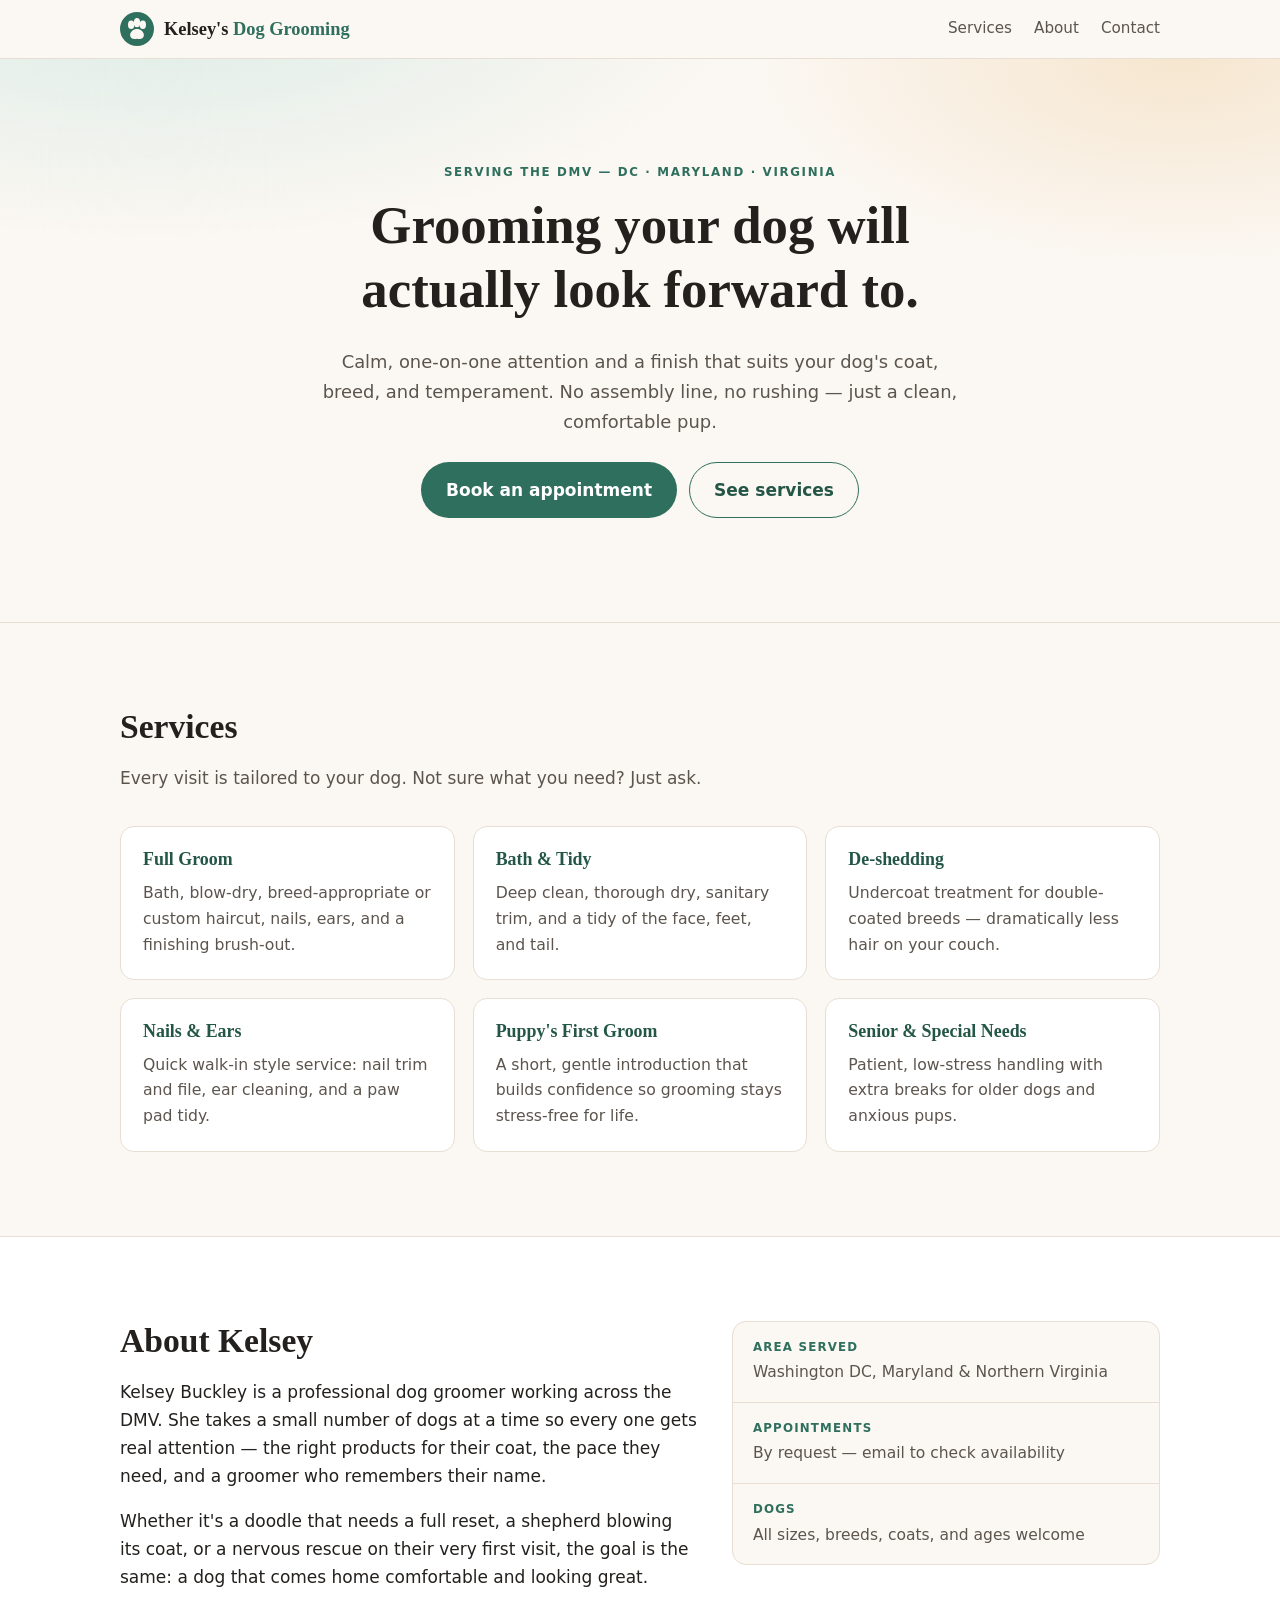
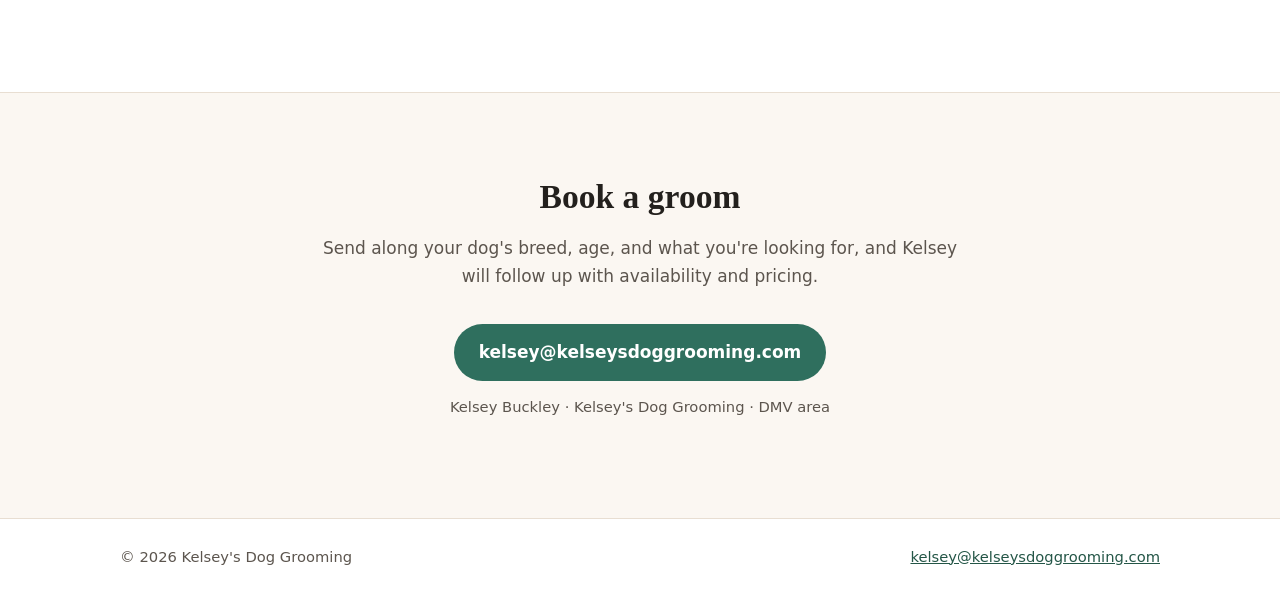
==== index.html @ 89b0bce6 "Add static site for Kelsey's Dog Grooming Single-page marketing site served from the repo root by th" ====
<!DOCTYPE html>
<html lang="en">
<head>
<meta charset="utf-8">
<meta name="viewport" content="width=device-width, initial-scale=1">
<title>Kelsey's Dog Grooming — Mobile-Friendly Grooming in the DMV</title>
<meta name="description" content="Kelsey's Dog Grooming offers gentle, personalized dog grooming across the DC, Maryland, and Virginia area. Contact Kelsey Buckley to book.">
<link rel="icon" href="assets/paw.svg" type="image/svg+xml">
<meta property="og:title" content="Kelsey's Dog Grooming">
<meta property="og:description" content="Gentle, personalized dog grooming serving the DC, Maryland, and Virginia area.">
<meta property="og:type" content="website">
<link rel="stylesheet" href="styles.css">
</head>
<body>

<a class="skip-link" href="#main">Skip to content</a>

<header class="site-header">
  <div class="wrap header-inner">
    <a class="brand" href="#top">
      <img src="assets/paw.svg" alt="" width="34" height="34">
      <span>Kelsey's <em>Dog Grooming</em></span>
    </a>
    <nav aria-label="Main">
      <a href="#services">Services</a>
      <a href="#about">About</a>
      <a href="#contact">Contact</a>
    </nav>
  </div>
</header>

<main id="main">

  <section class="hero" id="top">
    <div class="wrap hero-inner">
      <p class="eyebrow">Serving the DMV — DC · Maryland · Virginia</p>
      <h1>Grooming your dog will actually look forward to.</h1>
      <p class="lede">
        Calm, one-on-one attention and a finish that suits your dog's coat, breed,
        and temperament. No assembly line, no rushing — just a clean, comfortable pup.
      </p>
      <div class="cta-row">
        <a class="btn btn-primary" href="mailto:kelsey@kelseysdoggrooming.com?subject=Grooming%20appointment%20request">Book an appointment</a>
        <a class="btn btn-ghost" href="#services">See services</a>
      </div>
    </div>
  </section>

  <section class="section" id="services" aria-labelledby="services-h">
    <div class="wrap">
      <h2 id="services-h">Services</h2>
      <p class="section-sub">Every visit is tailored to your dog. Not sure what you need? Just ask.</p>
      <ul class="cards">
        <li class="card">
          <h3>Full Groom</h3>
          <p>Bath, blow-dry, breed-appropriate or custom haircut, nails, ears, and a finishing brush-out.</p>
        </li>
        <li class="card">
          <h3>Bath &amp; Tidy</h3>
          <p>Deep clean, thorough dry, sanitary trim, and a tidy of the face, feet, and tail.</p>
        </li>
        <li class="card">
          <h3>De-shedding</h3>
          <p>Undercoat treatment for double-coated breeds — dramatically less hair on your couch.</p>
        </li>
        <li class="card">
          <h3>Nails &amp; Ears</h3>
          <p>Quick walk-in style service: nail trim and file, ear cleaning, and a paw pad tidy.</p>
        </li>
        <li class="card">
          <h3>Puppy's First Groom</h3>
          <p>A short, gentle introduction that builds confidence so grooming stays stress-free for life.</p>
        </li>
        <li class="card">
          <h3>Senior &amp; Special Needs</h3>
          <p>Patient, low-stress handling with extra breaks for older dogs and anxious pups.</p>
        </li>
      </ul>
    </div>
  </section>

  <section class="section section-alt" id="about" aria-labelledby="about-h">
    <div class="wrap about-grid">
      <div>
        <h2 id="about-h">About Kelsey</h2>
        <p>
          Kelsey Buckley is a professional dog groomer working across the DMV. She takes a
          small number of dogs at a time so every one gets real attention — the right products
          for their coat, the pace they need, and a groomer who remembers their name.
        </p>
        <p>
          Whether it's a doodle that needs a full reset, a shepherd blowing its coat, or a
          nervous rescue on their very first visit, the goal is the same: a dog that comes
          home comfortable and looking great.
        </p>
      </div>
      <ul class="facts">
        <li><strong>Area served</strong><span>Washington DC, Maryland &amp; Northern Virginia</span></li>
        <li><strong>Appointments</strong><span>By request — email to check availability</span></li>
        <li><strong>Dogs</strong><span>All sizes, breeds, coats, and ages welcome</span></li>
      </ul>
    </div>
  </section>

  <section class="section" id="contact" aria-labelledby="contact-h">
    <div class="wrap contact">
      <h2 id="contact-h">Book a groom</h2>
      <p class="section-sub">
        Send along your dog's breed, age, and what you're looking for, and Kelsey will
        follow up with availability and pricing.
      </p>
      <p class="contact-line">
        <a class="btn btn-primary" href="mailto:kelsey@kelseysdoggrooming.com?subject=Grooming%20appointment%20request">kelsey@kelseysdoggrooming.com</a>
      </p>
      <p class="muted">Kelsey Buckley · Kelsey's Dog Grooming · DMV area</p>
    </div>
  </section>

</main>

<footer class="site-footer">
  <div class="wrap footer-inner">
    <p>&copy; <span id="year">2026</span> Kelsey's Dog Grooming</p>
    <p><a href="mailto:kelsey@kelseysdoggrooming.com">kelsey@kelseysdoggrooming.com</a></p>
  </div>
</footer>

<script>
  document.getElementById('year').textContent = new Date().getFullYear();
</script>

</body>
</html>
---- styles.css ----
/* Kelsey's Dog Grooming — base styles */

:root {
  --ink: #23201d;
  --ink-soft: #5c554e;
  --cream: #fbf7f2;
  --card: #ffffff;
  --line: #e8ded2;
  --brand: #2f6f5e;
  --brand-dark: #245647;
  --accent: #e0a458;
  --radius: 14px;
  --wrap: 1080px;
}

* { box-sizing: border-box; }

html { scroll-behavior: smooth; }

body {
  margin: 0;
  background: var(--cream);
  color: var(--ink);
  font: 17px/1.65 ui-sans-serif, system-ui, -apple-system, "Segoe UI", Roboto,
        "Helvetica Neue", Arial, sans-serif;
  -webkit-font-smoothing: antialiased;
}

h1, h2, h3 {
  line-height: 1.2;
  margin: 0 0 .5em;
  font-family: Georgia, "Iowan Old Style", "Times New Roman", serif;
  font-weight: 600;
}

p { margin: 0 0 1em; }

a { color: var(--brand-dark); }

.wrap {
  width: 100%;
  max-width: var(--wrap);
  margin: 0 auto;
  padding: 0 20px;
}

.skip-link {
  position: absolute;
  left: -9999px;
}
.skip-link:focus {
  left: 12px;
  top: 12px;
  z-index: 10;
  background: #fff;
  padding: 10px 14px;
  border-radius: 8px;
}

:focus-visible {
  outline: 3px solid var(--accent);
  outline-offset: 2px;
}

/* ---------- header ---------- */

.site-header {
  position: sticky;
  top: 0;
  z-index: 5;
  background: rgba(251, 247, 242, .92);
  backdrop-filter: blur(8px);
  border-bottom: 1px solid var(--line);
}

.header-inner {
  display: flex;
  flex-wrap: wrap;
  gap: 10px 24px;
  align-items: center;
  justify-content: space-between;
  padding-block: 12px;
}

.brand {
  display: inline-flex;
  align-items: center;
  gap: 10px;
  font-family: Georgia, serif;
  font-size: 1.15rem;
  font-weight: 600;
  color: var(--ink);
  text-decoration: none;
}
.brand em { font-style: normal; color: var(--brand); }

.site-header nav {
  display: flex;
  gap: 22px;
  font-size: .95rem;
}
.site-header nav a {
  color: var(--ink-soft);
  text-decoration: none;
}
.site-header nav a:hover { color: var(--brand); }

/* ---------- hero ---------- */

.hero {
  background:
    radial-gradient(900px 380px at 12% -12%, #dcece6 0%, transparent 65%),
    radial-gradient(700px 340px at 92% 0%, #f6e6cf 0%, transparent 60%);
  border-bottom: 1px solid var(--line);
}

.hero-inner {
  padding-block: clamp(56px, 10vw, 104px);
  max-width: 760px;
  margin-inline: auto;
  text-align: center;
}

.eyebrow {
  text-transform: uppercase;
  letter-spacing: .14em;
  font-size: .74rem;
  font-weight: 700;
  color: var(--brand);
  margin-bottom: 1em;
}

.hero h1 { font-size: clamp(2.1rem, 6vw, 3.3rem); }

.lede {
  font-size: 1.12rem;
  color: var(--ink-soft);
  max-width: 56ch;
  margin-inline: auto;
}

.cta-row {
  display: flex;
  flex-wrap: wrap;
  gap: 12px;
  justify-content: center;
  margin-top: 26px;
}

.btn {
  display: inline-block;
  padding: 13px 24px;
  border-radius: 999px;
  font-weight: 600;
  text-decoration: none;
  border: 1.5px solid transparent;
  transition: transform .12s ease, background-color .12s ease;
}
.btn:hover { transform: translateY(-1px); }

.btn-primary { background: var(--brand); color: #fff; }
.btn-primary:hover { background: var(--brand-dark); }

.btn-ghost {
  border-color: var(--brand);
  color: var(--brand-dark);
}
.btn-ghost:hover { background: rgba(47, 111, 94, .08); }

/* ---------- sections ---------- */

.section { padding-block: clamp(48px, 8vw, 84px); }
.section-alt { background: #fff; border-block: 1px solid var(--line); }

.section h2 { font-size: clamp(1.6rem, 3.6vw, 2.1rem); }

.section-sub {
  color: var(--ink-soft);
  max-width: 60ch;
  margin-bottom: 2em;
}

.cards {
  list-style: none;
  margin: 0;
  padding: 0;
  display: grid;
  gap: 18px;
  grid-template-columns: repeat(auto-fit, minmax(260px, 1fr));
}

.card {
  background: var(--card);
  border: 1px solid var(--line);
  border-radius: var(--radius);
  padding: 22px 22px 6px;
}
.card h3 { font-size: 1.12rem; color: var(--brand-dark); }
.card p { color: var(--ink-soft); font-size: .98rem; }

.about-grid {
  display: grid;
  gap: 34px;
  grid-template-columns: 1.35fr 1fr;
  align-items: start;
}

.facts {
  list-style: none;
  margin: 0;
  padding: 0;
  border: 1px solid var(--line);
  border-radius: var(--radius);
  background: var(--cream);
  overflow: hidden;
}
.facts li {
  display: block;
  padding: 16px 20px;
  border-bottom: 1px solid var(--line);
}
.facts li:last-child { border-bottom: 0; }
.facts strong {
  display: block;
  font-size: .74rem;
  letter-spacing: .1em;
  text-transform: uppercase;
  color: var(--brand);
}
.facts span { color: var(--ink-soft); font-size: .97rem; }

.contact { text-align: center; }
.contact .section-sub { margin-inline: auto; }
.contact-line { margin: 26px 0 14px; word-break: break-word; }
.muted { color: var(--ink-soft); font-size: .92rem; }

/* ---------- footer ---------- */

.site-footer {
  background: #fff;
  border-top: 1px solid var(--line);
  padding-block: 26px;
  font-size: .92rem;
  color: var(--ink-soft);
}
.footer-inner {
  display: flex;
  flex-wrap: wrap;
  gap: 8px 20px;
  justify-content: space-between;
}
.site-footer p { margin: 0; }

@media (max-width: 760px) {
  .about-grid { grid-template-columns: 1fr; }
}

@media (prefers-reduced-motion: reduce) {
  html { scroll-behavior: auto; }
  .btn:hover { transform: none; }
}
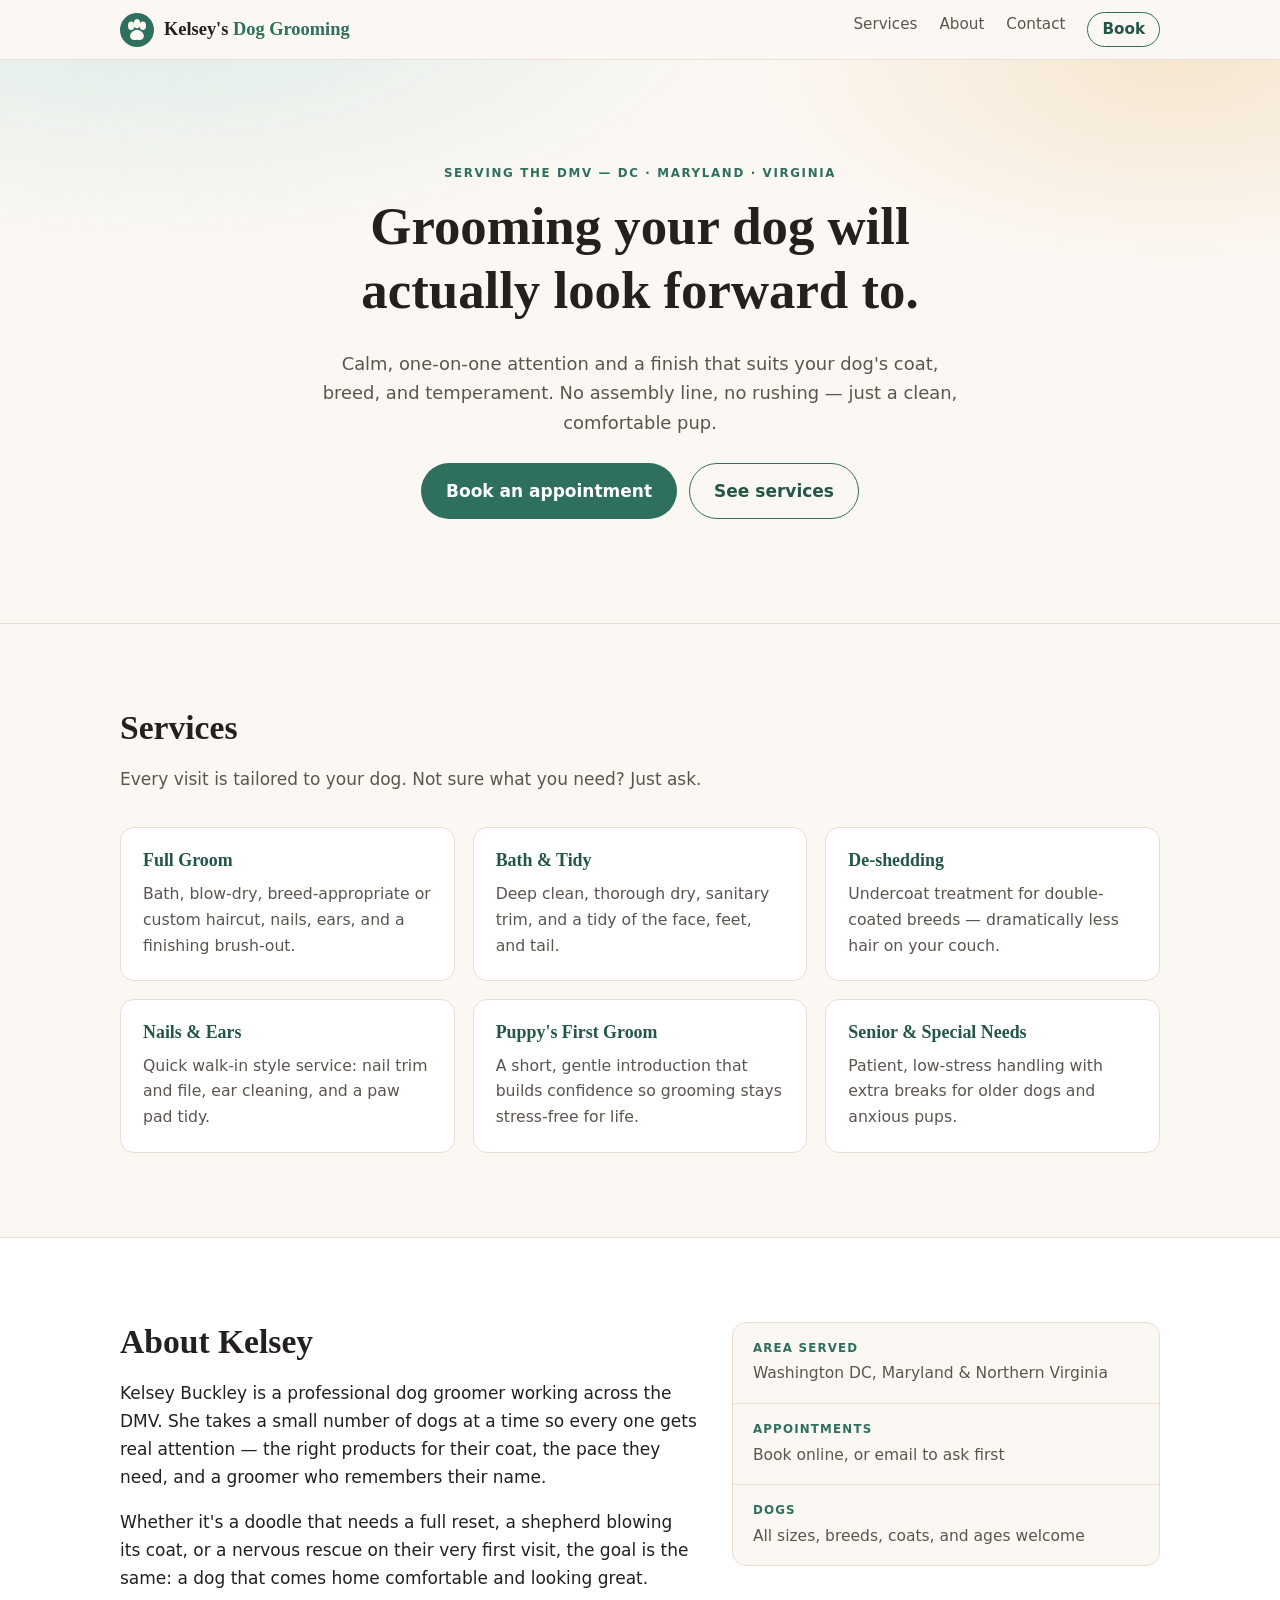
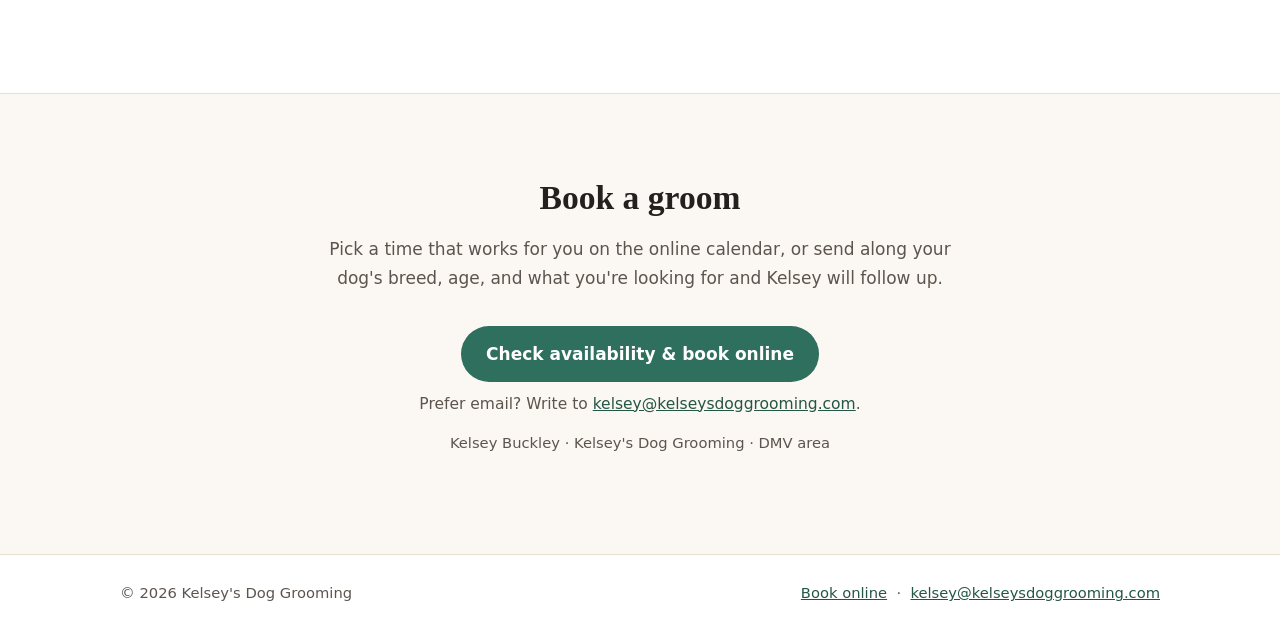
==== commit a0989548: "Add Cal.com online booking links Booking now runs through the Cal.com scheduling page in four places" ====
--- a/index.html
+++ b/index.html
@@ -25,6 +25,7 @@
       <a href="#services">Services</a>
       <a href="#about">About</a>
       <a href="#contact">Contact</a>
+      <a class="nav-book" href="https://cal.com/kelseysdoggrooming/training-bath-and-full-body?user=kelseysdoggrooming" target="_blank" rel="noopener">Book</a>
     </nav>
   </div>
 </header>
@@ -40,7 +41,7 @@
         and temperament. No assembly line, no rushing — just a clean, comfortable pup.
       </p>
       <div class="cta-row">
-        <a class="btn btn-primary" href="mailto:kelsey@kelseysdoggrooming.com?subject=Grooming%20appointment%20request">Book an appointment</a>
+        <a class="btn btn-primary" href="https://cal.com/kelseysdoggrooming/training-bath-and-full-body?user=kelseysdoggrooming" target="_blank" rel="noopener">Book an appointment</a>
         <a class="btn btn-ghost" href="#services">See services</a>
       </div>
     </div>
@@ -96,7 +97,7 @@
       </div>
       <ul class="facts">
         <li><strong>Area served</strong><span>Washington DC, Maryland &amp; Northern Virginia</span></li>
-        <li><strong>Appointments</strong><span>By request — email to check availability</span></li>
+        <li><strong>Appointments</strong><span>Book online, or email to ask first</span></li>
         <li><strong>Dogs</strong><span>All sizes, breeds, coats, and ages welcome</span></li>
       </ul>
     </div>
@@ -106,11 +107,15 @@
     <div class="wrap contact">
       <h2 id="contact-h">Book a groom</h2>
       <p class="section-sub">
-        Send along your dog's breed, age, and what you're looking for, and Kelsey will
-        follow up with availability and pricing.
+        Pick a time that works for you on the online calendar, or send along your dog's
+        breed, age, and what you're looking for and Kelsey will follow up.
       </p>
       <p class="contact-line">
-        <a class="btn btn-primary" href="mailto:kelsey@kelseysdoggrooming.com?subject=Grooming%20appointment%20request">kelsey@kelseysdoggrooming.com</a>
+        <a class="btn btn-primary" href="https://cal.com/kelseysdoggrooming/training-bath-and-full-body?user=kelseysdoggrooming" target="_blank" rel="noopener">Check availability &amp; book online</a>
+      </p>
+      <p class="contact-alt">
+        Prefer email? Write to
+        <a href="mailto:kelsey@kelseysdoggrooming.com?subject=Grooming%20appointment%20request">kelsey@kelseysdoggrooming.com</a>.
       </p>
       <p class="muted">Kelsey Buckley · Kelsey's Dog Grooming · DMV area</p>
     </div>
@@ -121,7 +126,11 @@
 <footer class="site-footer">
   <div class="wrap footer-inner">
     <p>&copy; <span id="year">2026</span> Kelsey's Dog Grooming</p>
-    <p><a href="mailto:kelsey@kelseysdoggrooming.com">kelsey@kelseysdoggrooming.com</a></p>
+    <p>
+      <a href="https://cal.com/kelseysdoggrooming/training-bath-and-full-body?user=kelseysdoggrooming" target="_blank" rel="noopener">Book online</a>
+      &nbsp;·&nbsp;
+      <a href="mailto:kelsey@kelseysdoggrooming.com">kelsey@kelseysdoggrooming.com</a>
+    </p>
   </div>
 </footer>
 
--- a/styles.css
+++ b/styles.css
@@ -105,6 +105,18 @@
 }
 .site-header nav a:hover { color: var(--brand); }
 
+.site-header nav a.nav-book {
+  color: var(--brand-dark);
+  font-weight: 600;
+  border: 1.5px solid var(--brand);
+  border-radius: 999px;
+  padding: 4px 14px;
+}
+.site-header nav a.nav-book:hover {
+  background: var(--brand);
+  color: #fff;
+}
+
 /* ---------- hero ---------- */
 
 .hero {
@@ -231,7 +243,13 @@
 
 .contact { text-align: center; }
 .contact .section-sub { margin-inline: auto; }
-.contact-line { margin: 26px 0 14px; word-break: break-word; }
+.contact-line { margin: 26px 0 10px; word-break: break-word; }
+.contact-alt {
+  color: var(--ink-soft);
+  font-size: .97rem;
+  margin-bottom: 14px;
+  word-break: break-word;
+}
 .muted { color: var(--ink-soft); font-size: .92rem; }
 
 /* ---------- footer ---------- */
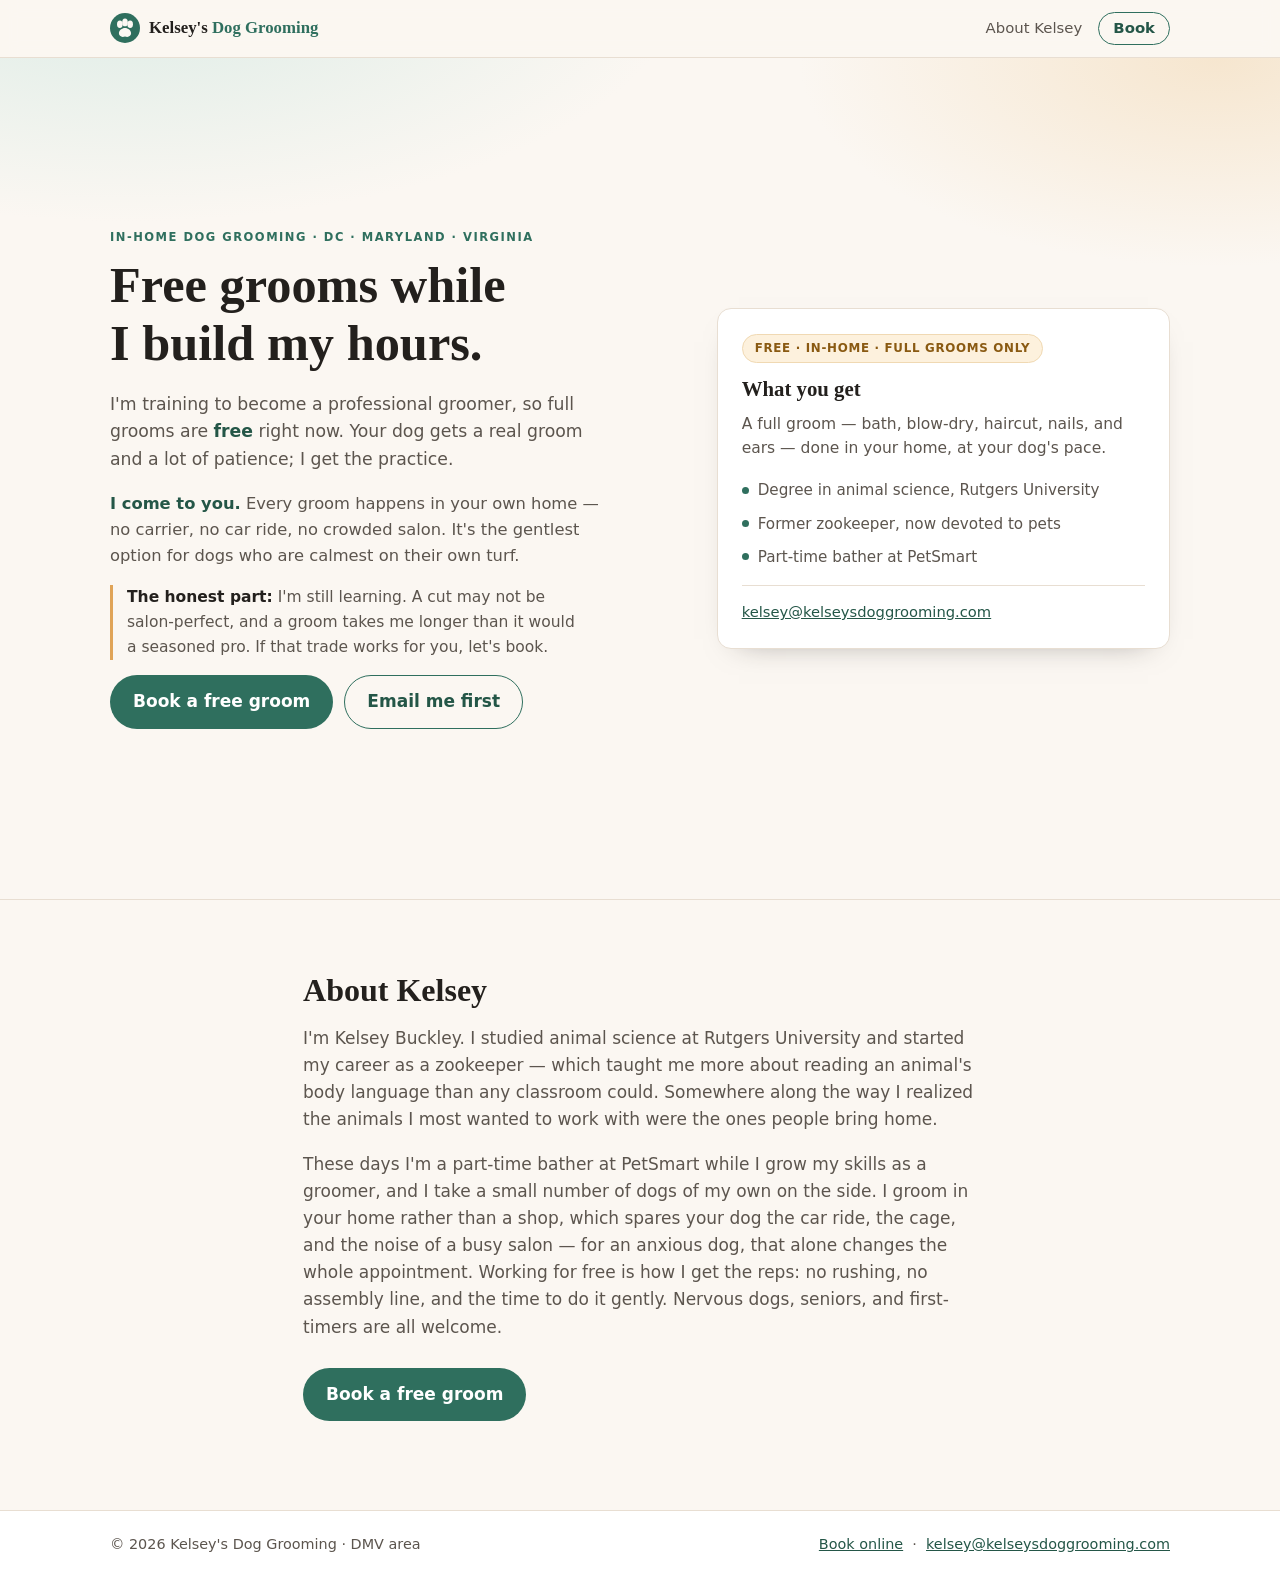
==== commit da37bd5f: "Rebuild around free in-home training grooms Kelsey is training, offering full grooms only, free, in " ====
--- a/index.html
+++ b/index.html
@@ -3,11 +3,11 @@
 <head>
 <meta charset="utf-8">
 <meta name="viewport" content="width=device-width, initial-scale=1">
-<title>Kelsey's Dog Grooming — Mobile-Friendly Grooming in the DMV</title>
-<meta name="description" content="Kelsey's Dog Grooming offers gentle, personalized dog grooming across the DC, Maryland, and Virginia area. Contact Kelsey Buckley to book.">
+<title>Kelsey's Dog Grooming — Free In-Home Training Grooms in the DMV</title>
+<meta name="description" content="In-home dog grooming across the DC, Maryland, and Virginia area. Kelsey Buckley grooms your dog in your own home, and full grooms are free while she trains.">
 <link rel="icon" href="assets/paw.svg" type="image/svg+xml">
-<meta property="og:title" content="Kelsey's Dog Grooming">
-<meta property="og:description" content="Gentle, personalized dog grooming serving the DC, Maryland, and Virginia area.">
+<meta property="og:title" content="Kelsey's Dog Grooming — Free In-Home Training Grooms">
+<meta property="og:description" content="Full grooms in your own home, free while Kelsey trains. Serving the DC, Maryland, and Virginia area.">
 <meta property="og:type" content="website">
 <link rel="stylesheet" href="styles.css">
 </head>
@@ -18,13 +18,11 @@
 <header class="site-header">
   <div class="wrap header-inner">
     <a class="brand" href="#top">
-      <img src="assets/paw.svg" alt="" width="34" height="34">
+      <img src="assets/paw.svg" alt="" width="30" height="30">
       <span>Kelsey's <em>Dog Grooming</em></span>
     </a>
     <nav aria-label="Main">
-      <a href="#services">Services</a>
-      <a href="#about">About</a>
-      <a href="#contact">Contact</a>
+      <a href="#about">About Kelsey</a>
       <a class="nav-book" href="https://cal.com/kelseysdoggrooming/training-bath-and-full-body?user=kelseysdoggrooming" target="_blank" rel="noopener">Book</a>
     </nav>
   </div>
@@ -32,92 +30,74 @@
 
 <main id="main">
 
-  <section class="hero" id="top">
-    <div class="wrap hero-inner">
-      <p class="eyebrow">Serving the DMV — DC · Maryland · Virginia</p>
-      <h1>Grooming your dog will actually look forward to.</h1>
-      <p class="lede">
-        Calm, one-on-one attention and a finish that suits your dog's coat, breed,
-        and temperament. No assembly line, no rushing — just a clean, comfortable pup.
-      </p>
-      <div class="cta-row">
-        <a class="btn btn-primary" href="https://cal.com/kelseysdoggrooming/training-bath-and-full-body?user=kelseysdoggrooming" target="_blank" rel="noopener">Book an appointment</a>
-        <a class="btn btn-ghost" href="#services">See services</a>
+  <!-- Everything essential lives in this first screen. -->
+  <section class="screen" id="top">
+    <div class="wrap screen-grid">
+
+      <div class="pitch">
+        <p class="eyebrow">In-home dog grooming · DC · Maryland · Virginia</p>
+        <h1>Free grooms while<br>I build my hours.</h1>
+        <p class="lede">
+          I'm training to become a professional groomer, so full grooms are
+          <strong>free</strong> right now. Your dog gets a real groom and a lot of
+          patience; I get the practice.
+        </p>
+        <p class="inhome">
+          <strong>I come to you.</strong> Every groom happens in your own home — no
+          carrier, no car ride, no crowded salon. It's the gentlest option for dogs
+          who are calmest on their own turf.
+        </p>
+        <p class="honest">
+          <strong>The honest part:</strong> I'm still learning. A cut may not be
+          salon-perfect, and a groom takes me longer than it would a seasoned pro.
+          If that trade works for you, let's book.
+        </p>
+        <div class="cta-row">
+          <a class="btn btn-primary" href="https://cal.com/kelseysdoggrooming/training-bath-and-full-body?user=kelseysdoggrooming" target="_blank" rel="noopener">Book a free groom</a>
+          <a class="btn btn-ghost" href="mailto:kelsey@kelseysdoggrooming.com?subject=Free%20training%20groom">Email me first</a>
+        </div>
       </div>
+
+      <aside class="panel" aria-labelledby="offer-h">
+        <p class="badge">Free · In-home · Full grooms only</p>
+        <h2 id="offer-h">What you get</h2>
+        <p class="panel-lede">
+          A full groom — bath, blow-dry, haircut, nails, and ears — done in your
+          home, at your dog's pace.
+        </p>
+        <ul class="creds">
+          <li><span>Degree in animal science, Rutgers University</span></li>
+          <li><span>Former zookeeper, now devoted to pets</span></li>
+          <li><span>Part-time bather at PetSmart</span></li>
+        </ul>
+        <p class="panel-foot">
+          <a href="mailto:kelsey@kelseysdoggrooming.com">kelsey@kelseysdoggrooming.com</a>
+        </p>
+      </aside>
+
     </div>
   </section>
 
-  <section class="section" id="services" aria-labelledby="services-h">
-    <div class="wrap">
-      <h2 id="services-h">Services</h2>
-      <p class="section-sub">Every visit is tailored to your dog. Not sure what you need? Just ask.</p>
-      <ul class="cards">
-        <li class="card">
-          <h3>Full Groom</h3>
-          <p>Bath, blow-dry, breed-appropriate or custom haircut, nails, ears, and a finishing brush-out.</p>
-        </li>
-        <li class="card">
-          <h3>Bath &amp; Tidy</h3>
-          <p>Deep clean, thorough dry, sanitary trim, and a tidy of the face, feet, and tail.</p>
-        </li>
-        <li class="card">
-          <h3>De-shedding</h3>
-          <p>Undercoat treatment for double-coated breeds — dramatically less hair on your couch.</p>
-        </li>
-        <li class="card">
-          <h3>Nails &amp; Ears</h3>
-          <p>Quick walk-in style service: nail trim and file, ear cleaning, and a paw pad tidy.</p>
-        </li>
-        <li class="card">
-          <h3>Puppy's First Groom</h3>
-          <p>A short, gentle introduction that builds confidence so grooming stays stress-free for life.</p>
-        </li>
-        <li class="card">
-          <h3>Senior &amp; Special Needs</h3>
-          <p>Patient, low-stress handling with extra breaks for older dogs and anxious pups.</p>
-        </li>
-      </ul>
-    </div>
-  </section>
-
-  <section class="section section-alt" id="about" aria-labelledby="about-h">
-    <div class="wrap about-grid">
-      <div>
-        <h2 id="about-h">About Kelsey</h2>
-        <p>
-          Kelsey Buckley is a professional dog groomer working across the DMV. She takes a
-          small number of dogs at a time so every one gets real attention — the right products
-          for their coat, the pace they need, and a groomer who remembers their name.
-        </p>
-        <p>
-          Whether it's a doodle that needs a full reset, a shepherd blowing its coat, or a
-          nervous rescue on their very first visit, the goal is the same: a dog that comes
-          home comfortable and looking great.
-        </p>
-      </div>
-      <ul class="facts">
-        <li><strong>Area served</strong><span>Washington DC, Maryland &amp; Northern Virginia</span></li>
-        <li><strong>Appointments</strong><span>Book online, or email to ask first</span></li>
-        <li><strong>Dogs</strong><span>All sizes, breeds, coats, and ages welcome</span></li>
-      </ul>
-    </div>
-  </section>
-
-  <section class="section" id="contact" aria-labelledby="contact-h">
-    <div class="wrap contact">
-      <h2 id="contact-h">Book a groom</h2>
-      <p class="section-sub">
-        Pick a time that works for you on the online calendar, or send along your dog's
-        breed, age, and what you're looking for and Kelsey will follow up.
+  <section class="section" id="about" aria-labelledby="about-h">
+    <div class="wrap about">
+      <h2 id="about-h">About Kelsey</h2>
+      <p>
+        I'm Kelsey Buckley. I studied animal science at Rutgers University and started
+        my career as a zookeeper — which taught me more about reading an animal's body
+        language than any classroom could. Somewhere along the way I realized the animals
+        I most wanted to work with were the ones people bring home.
       </p>
-      <p class="contact-line">
-        <a class="btn btn-primary" href="https://cal.com/kelseysdoggrooming/training-bath-and-full-body?user=kelseysdoggrooming" target="_blank" rel="noopener">Check availability &amp; book online</a>
+      <p>
+        These days I'm a part-time bather at PetSmart while I grow my skills as a groomer,
+        and I take a small number of dogs of my own on the side. I groom in your home
+        rather than a shop, which spares your dog the car ride, the cage, and the noise of
+        a busy salon — for an anxious dog, that alone changes the whole appointment.
+        Working for free is how I get the reps: no rushing, no assembly line, and the time
+        to do it gently. Nervous dogs, seniors, and first-timers are all welcome.
       </p>
-      <p class="contact-alt">
-        Prefer email? Write to
-        <a href="mailto:kelsey@kelseysdoggrooming.com?subject=Grooming%20appointment%20request">kelsey@kelseysdoggrooming.com</a>.
+      <p class="about-cta">
+        <a class="btn btn-primary" href="https://cal.com/kelseysdoggrooming/training-bath-and-full-body?user=kelseysdoggrooming" target="_blank" rel="noopener">Book a free groom</a>
       </p>
-      <p class="muted">Kelsey Buckley · Kelsey's Dog Grooming · DMV area</p>
     </div>
   </section>
 
@@ -125,7 +105,7 @@
 
 <footer class="site-footer">
   <div class="wrap footer-inner">
-    <p>&copy; <span id="year">2026</span> Kelsey's Dog Grooming</p>
+    <p>&copy; <span id="year">2026</span> Kelsey's Dog Grooming · DMV area</p>
     <p>
       <a href="https://cal.com/kelseysdoggrooming/training-bath-and-full-body?user=kelseysdoggrooming" target="_blank" rel="noopener">Book online</a>
       &nbsp;·&nbsp;
--- a/styles.css
+++ b/styles.css
@@ -9,8 +9,10 @@
   --brand: #2f6f5e;
   --brand-dark: #245647;
   --accent: #e0a458;
+  --accent-soft: #fdf1dd;
   --radius: 14px;
-  --wrap: 1080px;
+  --wrap: 1100px;
+  --header-h: 58px;
 }
 
 * { box-sizing: border-box; }
@@ -21,13 +23,13 @@
   margin: 0;
   background: var(--cream);
   color: var(--ink);
-  font: 17px/1.65 ui-sans-serif, system-ui, -apple-system, "Segoe UI", Roboto,
+  font: 17px/1.6 ui-sans-serif, system-ui, -apple-system, "Segoe UI", Roboto,
         "Helvetica Neue", Arial, sans-serif;
   -webkit-font-smoothing: antialiased;
 }
 
 h1, h2, h3 {
-  line-height: 1.2;
+  line-height: 1.15;
   margin: 0 0 .5em;
   font-family: Georgia, "Iowan Old Style", "Times New Roman", serif;
   font-weight: 600;
@@ -44,23 +46,13 @@
   padding: 0 20px;
 }
 
-.skip-link {
-  position: absolute;
-  left: -9999px;
-}
+.skip-link { position: absolute; left: -9999px; }
 .skip-link:focus {
-  left: 12px;
-  top: 12px;
-  z-index: 10;
-  background: #fff;
-  padding: 10px 14px;
-  border-radius: 8px;
-}
-
-:focus-visible {
-  outline: 3px solid var(--accent);
-  outline-offset: 2px;
-}
+  left: 12px; top: 12px; z-index: 10;
+  background: #fff; padding: 10px 14px; border-radius: 8px;
+}
+
+:focus-visible { outline: 3px solid var(--accent); outline-offset: 2px; }
 
 /* ---------- header ---------- */
 
@@ -68,26 +60,27 @@
   position: sticky;
   top: 0;
   z-index: 5;
-  background: rgba(251, 247, 242, .92);
+  height: var(--header-h);
+  display: flex;
+  align-items: center;
+  background: rgba(251, 247, 242, .93);
   backdrop-filter: blur(8px);
   border-bottom: 1px solid var(--line);
 }
 
 .header-inner {
   display: flex;
-  flex-wrap: wrap;
-  gap: 10px 24px;
+  gap: 10px 20px;
   align-items: center;
   justify-content: space-between;
-  padding-block: 12px;
 }
 
 .brand {
   display: inline-flex;
   align-items: center;
-  gap: 10px;
+  gap: 9px;
   font-family: Georgia, serif;
-  font-size: 1.15rem;
+  font-size: 1.05rem;
   font-weight: 600;
   color: var(--ink);
   text-decoration: none;
@@ -96,13 +89,11 @@
 
 .site-header nav {
   display: flex;
-  gap: 22px;
-  font-size: .95rem;
-}
-.site-header nav a {
-  color: var(--ink-soft);
-  text-decoration: none;
-}
+  align-items: center;
+  gap: 16px;
+  font-size: .93rem;
+}
+.site-header nav a { color: var(--ink-soft); text-decoration: none; }
 .site-header nav a:hover { color: var(--brand); }
 
 .site-header nav a.nav-book {
@@ -112,56 +103,75 @@
   border-radius: 999px;
   padding: 4px 14px;
 }
-.site-header nav a.nav-book:hover {
-  background: var(--brand);
-  color: #fff;
-}
-
-/* ---------- hero ---------- */
-
-.hero {
+.site-header nav a.nav-book:hover { background: var(--brand); color: #fff; }
+
+/* ---------- the one screen ---------- */
+
+.screen {
+  min-height: calc(100svh - var(--header-h));
+  display: flex;
+  align-items: center;
+  padding-block: 36px;
   background:
-    radial-gradient(900px 380px at 12% -12%, #dcece6 0%, transparent 65%),
-    radial-gradient(700px 340px at 92% 0%, #f6e6cf 0%, transparent 60%);
+    radial-gradient(900px 400px at 10% -10%, #dcece6 0%, transparent 62%),
+    radial-gradient(720px 360px at 95% 0%, #f6e6cf 0%, transparent 58%);
   border-bottom: 1px solid var(--line);
 }
 
-.hero-inner {
-  padding-block: clamp(56px, 10vw, 104px);
-  max-width: 760px;
-  margin-inline: auto;
-  text-align: center;
+.screen-grid {
+  display: grid;
+  grid-template-columns: 1.25fr 1fr;
+  gap: 40px;
+  align-items: center;
 }
 
 .eyebrow {
   text-transform: uppercase;
-  letter-spacing: .14em;
-  font-size: .74rem;
+  letter-spacing: .13em;
+  font-size: .72rem;
   font-weight: 700;
   color: var(--brand);
-  margin-bottom: 1em;
-}
-
-.hero h1 { font-size: clamp(2.1rem, 6vw, 3.3rem); }
+  margin-bottom: .9em;
+}
+
+.pitch h1 {
+  font-size: clamp(2rem, 4.6vw, 3.15rem);
+  margin-bottom: .35em;
+}
 
 .lede {
-  font-size: 1.12rem;
-  color: var(--ink-soft);
-  max-width: 56ch;
-  margin-inline: auto;
-}
+  font-size: 1.08rem;
+  color: var(--ink-soft);
+  max-width: 46ch;
+}
+.lede strong { color: var(--brand-dark); }
+
+.inhome {
+  font-size: 1.02rem;
+  color: var(--ink-soft);
+  max-width: 48ch;
+}
+.inhome strong { color: var(--brand-dark); }
+
+.honest {
+  font-size: .97rem;
+  color: var(--ink-soft);
+  max-width: 48ch;
+  border-left: 3px solid var(--accent);
+  padding-left: 14px;
+}
+.honest strong { color: var(--ink); }
 
 .cta-row {
   display: flex;
   flex-wrap: wrap;
-  gap: 12px;
-  justify-content: center;
-  margin-top: 26px;
+  gap: 11px;
+  margin-top: 6px;
 }
 
 .btn {
   display: inline-block;
-  padding: 13px 24px;
+  padding: 12px 22px;
   border-radius: 999px;
   font-weight: 600;
   text-decoration: none;
@@ -173,92 +183,98 @@
 .btn-primary { background: var(--brand); color: #fff; }
 .btn-primary:hover { background: var(--brand-dark); }
 
-.btn-ghost {
-  border-color: var(--brand);
-  color: var(--brand-dark);
-}
+.btn-ghost { border-color: var(--brand); color: var(--brand-dark); }
 .btn-ghost:hover { background: rgba(47, 111, 94, .08); }
 
-/* ---------- sections ---------- */
-
-.section { padding-block: clamp(48px, 8vw, 84px); }
-.section-alt { background: #fff; border-block: 1px solid var(--line); }
-
-.section h2 { font-size: clamp(1.6rem, 3.6vw, 2.1rem); }
-
-.section-sub {
-  color: var(--ink-soft);
-  max-width: 60ch;
-  margin-bottom: 2em;
-}
-
-.cards {
-  list-style: none;
-  margin: 0;
-  padding: 0;
-  display: grid;
-  gap: 18px;
-  grid-template-columns: repeat(auto-fit, minmax(260px, 1fr));
-}
-
-.card {
+/* ---------- offer panel ---------- */
+
+.panel {
   background: var(--card);
   border: 1px solid var(--line);
   border-radius: var(--radius);
-  padding: 22px 22px 6px;
-}
-.card h3 { font-size: 1.12rem; color: var(--brand-dark); }
-.card p { color: var(--ink-soft); font-size: .98rem; }
-
-.about-grid {
+  padding: 24px;
+  box-shadow: 0 12px 30px -22px rgba(35, 32, 29, .5);
+}
+
+.badge {
+  display: inline-block;
+  background: var(--accent-soft);
+  color: #8a5a12;
+  border: 1px solid #f0d9b3;
+  border-radius: 999px;
+  padding: 4px 12px;
+  font-size: .74rem;
+  font-weight: 700;
+  letter-spacing: .06em;
+  text-transform: uppercase;
+  margin-bottom: 14px;
+}
+
+.panel h2 { font-size: 1.3rem; }
+
+.panel-lede {
+  color: var(--ink-soft);
+  font-size: .97rem;
+  margin-bottom: 1.1em;
+}
+
+.creds {
+  list-style: none;
+  margin: 0 0 16px;
+  padding: 0;
   display: grid;
-  gap: 34px;
-  grid-template-columns: 1.35fr 1fr;
-  align-items: start;
-}
-
-.facts {
-  list-style: none;
+  gap: 9px;
+  font-size: .95rem;
+}
+.creds li {
+  display: flex;
+  gap: 9px;
+  align-items: flex-start;
+  color: var(--ink-soft);
+}
+.creds li::before {
+  content: "";
+  flex: 0 0 auto;
+  width: 7px;
+  height: 7px;
+  margin-top: .55em;
+  border-radius: 50%;
+  background: var(--brand);
+}
+
+.panel-foot {
   margin: 0;
-  padding: 0;
-  border: 1px solid var(--line);
-  border-radius: var(--radius);
-  background: var(--cream);
-  overflow: hidden;
-}
-.facts li {
-  display: block;
-  padding: 16px 20px;
-  border-bottom: 1px solid var(--line);
-}
-.facts li:last-child { border-bottom: 0; }
-.facts strong {
-  display: block;
-  font-size: .74rem;
-  letter-spacing: .1em;
-  text-transform: uppercase;
-  color: var(--brand);
-}
-.facts span { color: var(--ink-soft); font-size: .97rem; }
-
-.contact { text-align: center; }
-.contact .section-sub { margin-inline: auto; }
-.contact-line { margin: 26px 0 10px; word-break: break-word; }
-.contact-alt {
-  color: var(--ink-soft);
-  font-size: .97rem;
-  margin-bottom: 14px;
+  padding-top: 14px;
+  border-top: 1px solid var(--line);
+  font-size: .92rem;
   word-break: break-word;
 }
-.muted { color: var(--ink-soft); font-size: .92rem; }
+
+.notfound {
+  max-width: 46ch;
+  margin-inline: auto;
+  text-align: center;
+}
+.notfound h1 { font-size: clamp(1.9rem, 4.4vw, 2.7rem); }
+.notfound .lede { margin-inline: auto; }
+.notfound .cta-row { justify-content: center; }
+
+/* ---------- about ---------- */
+
+.section { padding-block: clamp(44px, 7vw, 72px); }
+
+.about { max-width: 66ch; }
+.about h2 { font-size: clamp(1.5rem, 3.4vw, 2rem); }
+.about p { color: var(--ink-soft); }
+.about-cta { margin-top: 1.6em; }
 
 /* ---------- footer ---------- */
 
 .site-footer {
   background: #fff;
   border-top: 1px solid var(--line);
-  padding-block: 26px;
-  font-size: .92rem;
+  padding-block: 22px;
+  font-size: .9rem;
   color: var(--ink-soft);
 }
 .footer-inner {
@@ -269,8 +285,14 @@
 }
 .site-footer p { margin: 0; }
 
-@media (max-width: 760px) {
-  .about-grid { grid-template-columns: 1fr; }
+/* ---------- narrow ---------- */
+
+@media (max-width: 860px) {
+  .screen-grid { grid-template-columns: 1fr; gap: 26px; }
+  .screen { min-height: 0; padding-block: 30px; }
+  .pitch h1 { font-size: clamp(1.85rem, 7.4vw, 2.4rem); }
+  .lede { font-size: 1.02rem; }
+  .site-header nav a:not(.nav-book) { display: none; }
 }
 
 @media (prefers-reduced-motion: reduce) {
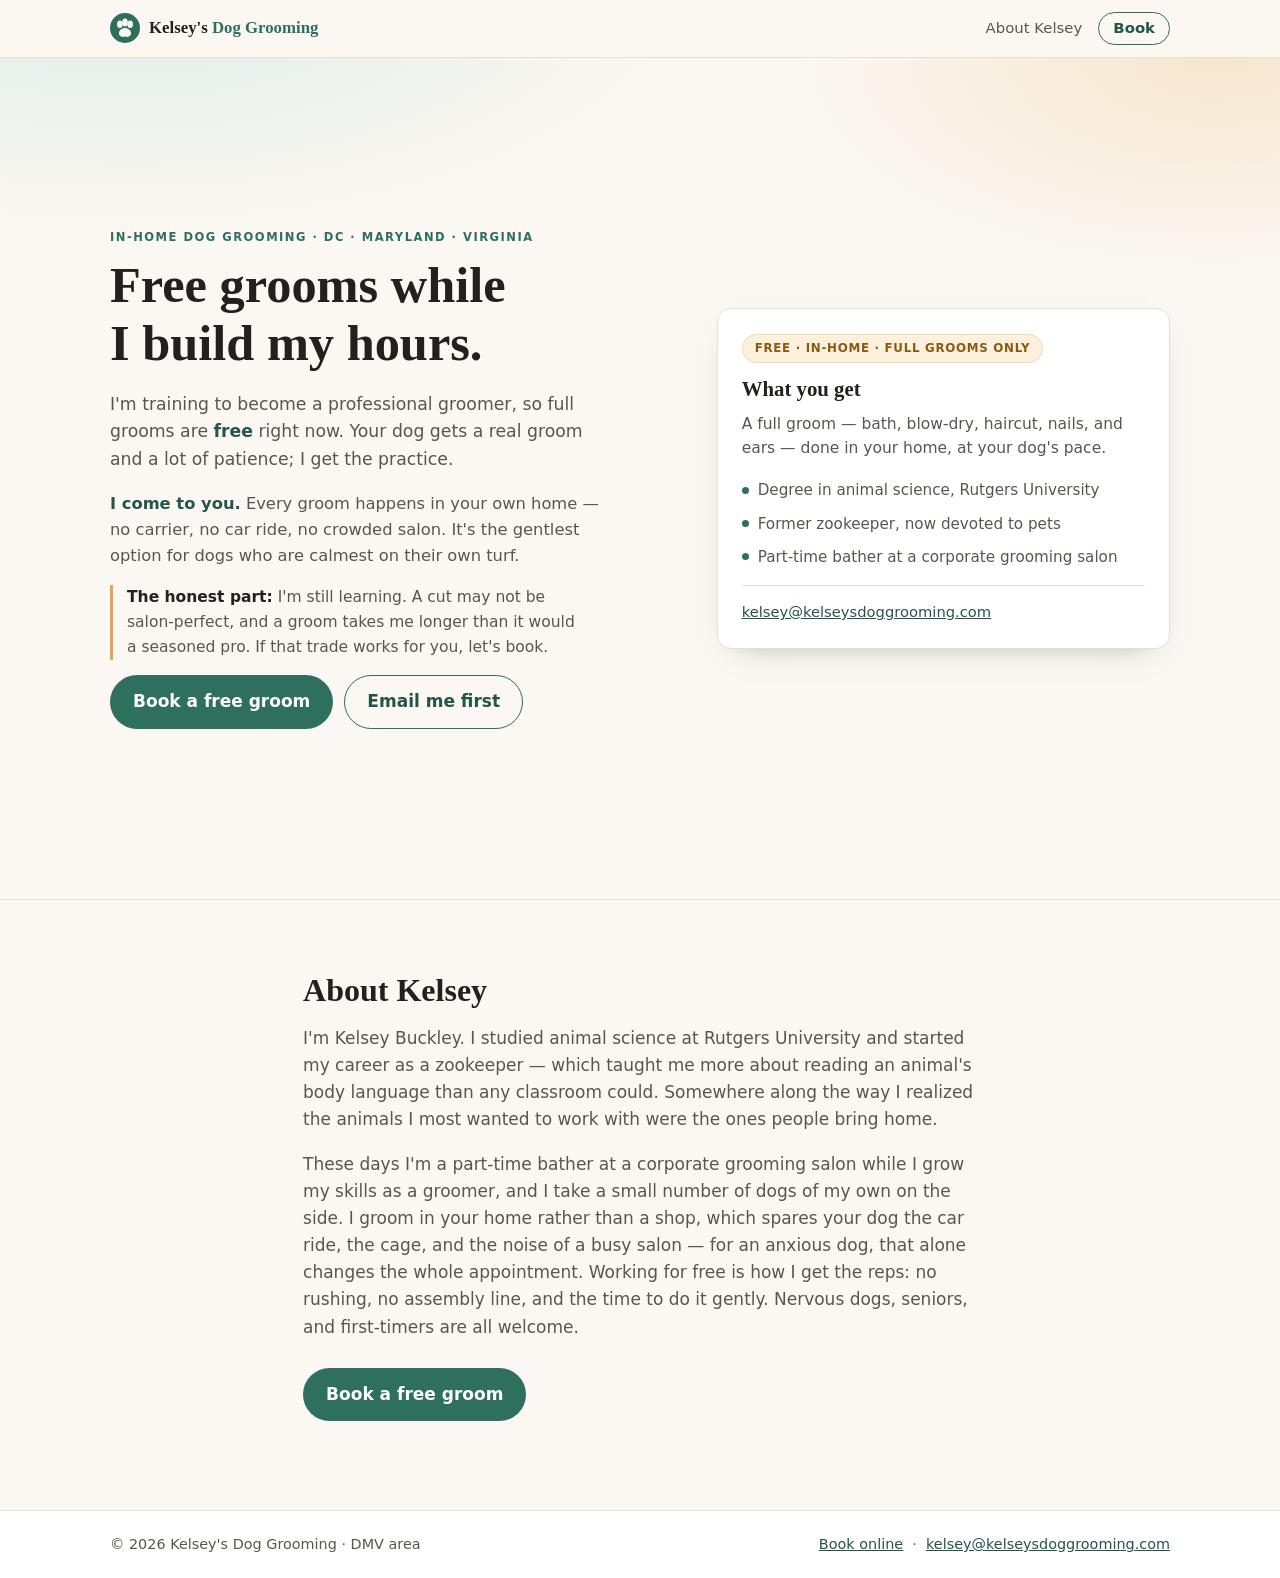
==== commit 18c9b958: "Describe Kelsey's day job generically Replace the named employer with "a corporate grooming salon" i" ====
--- a/index.html
+++ b/index.html
@@ -68,7 +68,7 @@
         <ul class="creds">
           <li><span>Degree in animal science, Rutgers University</span></li>
           <li><span>Former zookeeper, now devoted to pets</span></li>
-          <li><span>Part-time bather at PetSmart</span></li>
+          <li><span>Part-time bather at a corporate grooming salon</span></li>
         </ul>
         <p class="panel-foot">
           <a href="mailto:kelsey@kelseysdoggrooming.com">kelsey@kelseysdoggrooming.com</a>
@@ -88,7 +88,8 @@
         I most wanted to work with were the ones people bring home.
       </p>
       <p>
-        These days I'm a part-time bather at PetSmart while I grow my skills as a groomer,
+        These days I'm a part-time bather at a corporate grooming salon while I grow my skills
+        as a groomer,
         and I take a small number of dogs of my own on the side. I groom in your home
         rather than a shop, which spares your dog the car ride, the cage, and the noise of
         a busy salon — for an anxious dog, that alone changes the whole appointment.
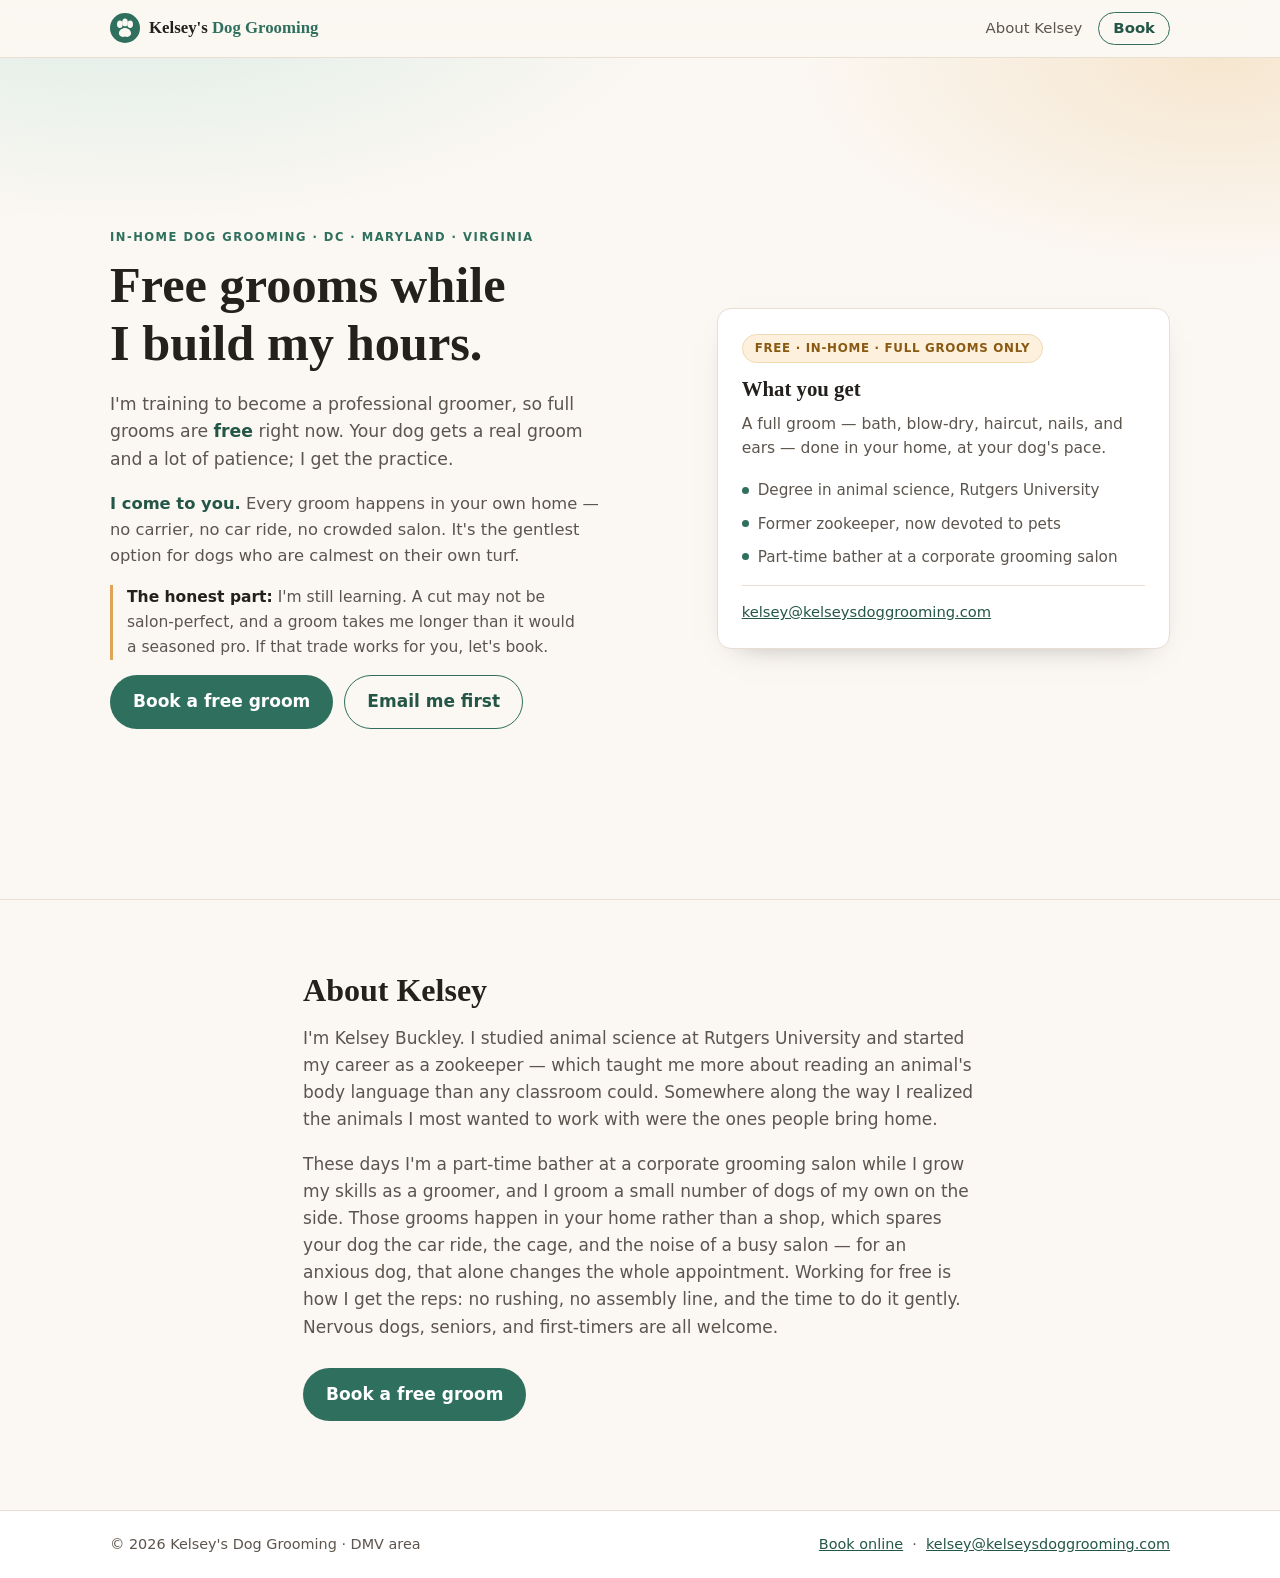
==== commit 369c4243: "Reword the side-work sentence in About Kelsey grooms those dogs rather than takes them; reflow the f" ====
--- a/index.html
+++ b/index.html
@@ -88,13 +88,13 @@
         I most wanted to work with were the ones people bring home.
       </p>
       <p>
-        These days I'm a part-time bather at a corporate grooming salon while I grow my skills
-        as a groomer,
-        and I take a small number of dogs of my own on the side. I groom in your home
-        rather than a shop, which spares your dog the car ride, the cage, and the noise of
-        a busy salon — for an anxious dog, that alone changes the whole appointment.
-        Working for free is how I get the reps: no rushing, no assembly line, and the time
-        to do it gently. Nervous dogs, seniors, and first-timers are all welcome.
+        These days I'm a part-time bather at a corporate grooming salon while I grow my
+        skills as a groomer, and I groom a small number of dogs of my own on the side.
+        Those grooms happen in your home rather than a shop, which spares your dog the car
+        ride, the cage, and the noise of a busy salon — for an anxious dog, that alone
+        changes the whole appointment. Working for free is how I get the reps: no rushing,
+        no assembly line, and the time to do it gently. Nervous dogs, seniors, and
+        first-timers are all welcome.
       </p>
       <p class="about-cta">
         <a class="btn btn-primary" href="https://cal.com/kelseysdoggrooming/training-bath-and-full-body?user=kelseysdoggrooming" target="_blank" rel="noopener">Book a free groom</a>
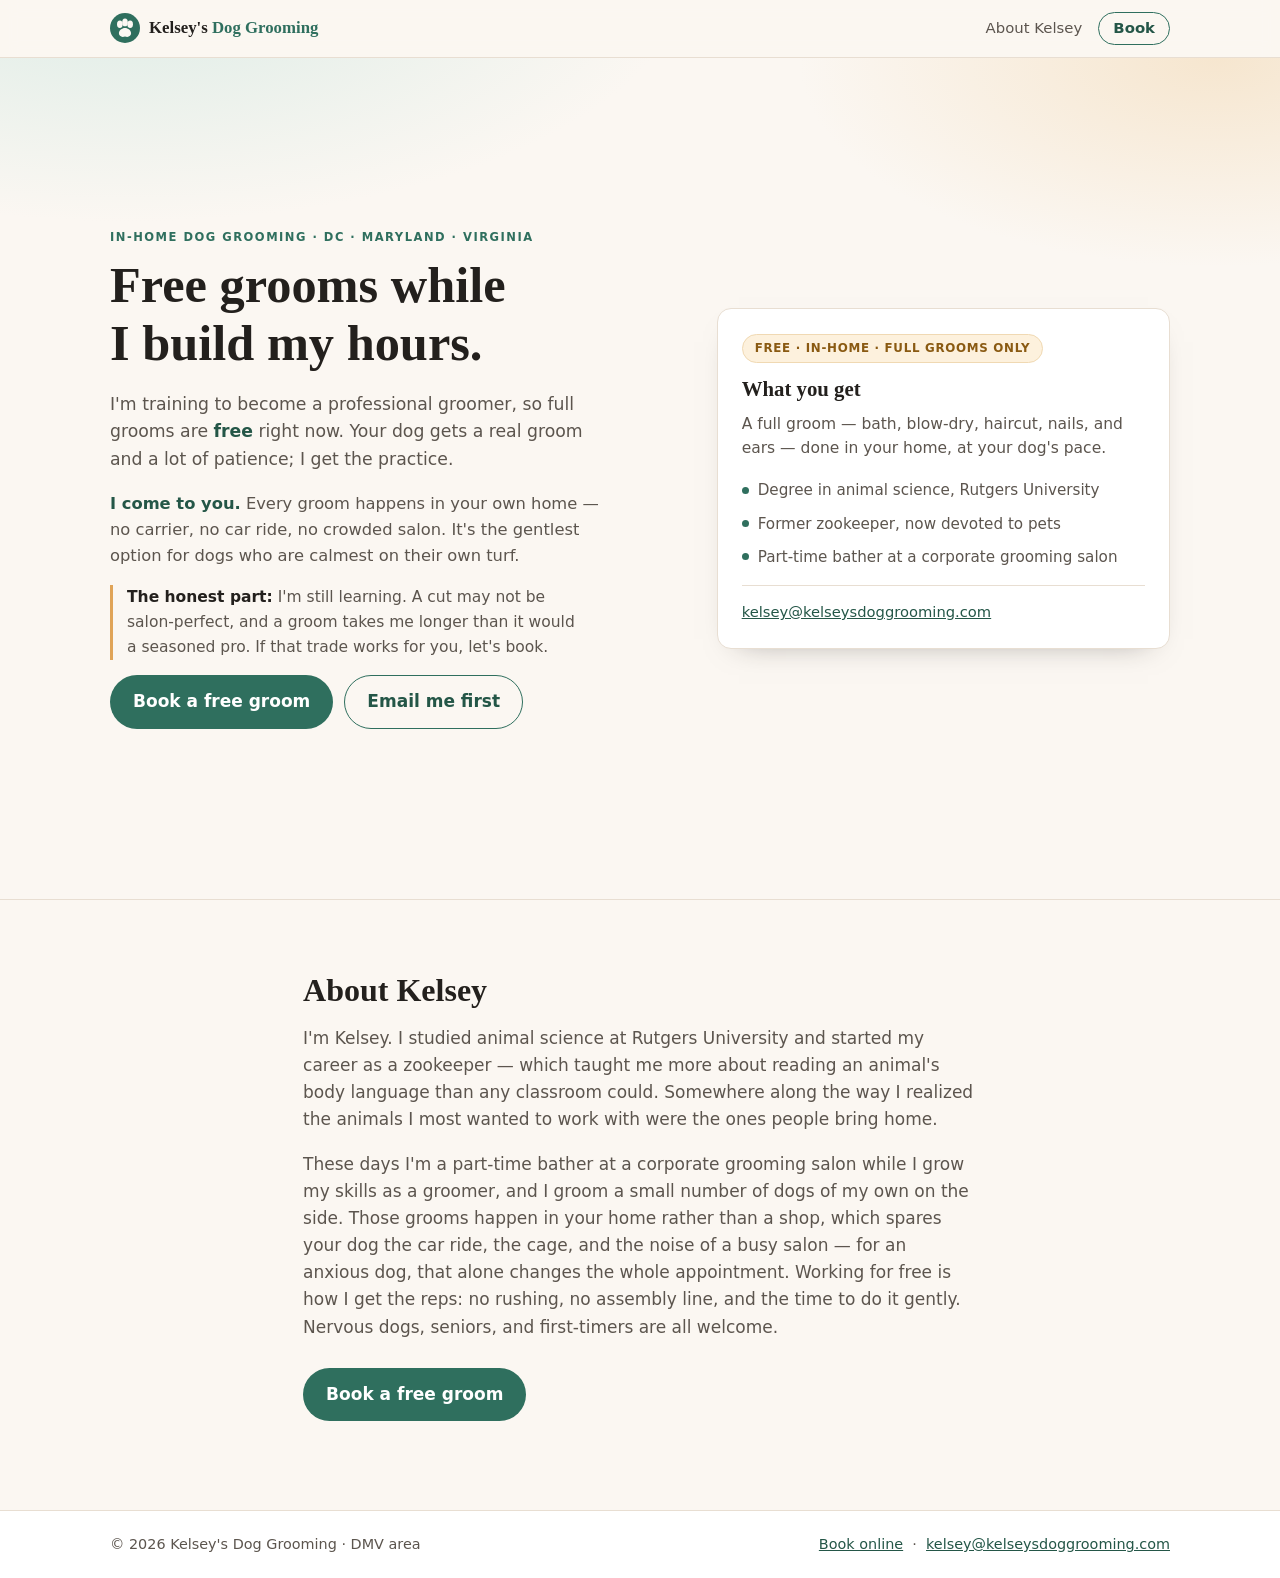
==== commit 5b55199f: "Use first name only Drop the surname from the About section, the meta description, and the README, l" ====
--- a/index.html
+++ b/index.html
@@ -4,7 +4,7 @@
 <meta charset="utf-8">
 <meta name="viewport" content="width=device-width, initial-scale=1">
 <title>Kelsey's Dog Grooming — Free In-Home Training Grooms in the DMV</title>
-<meta name="description" content="In-home dog grooming across the DC, Maryland, and Virginia area. Kelsey Buckley grooms your dog in your own home, and full grooms are free while she trains.">
+<meta name="description" content="In-home dog grooming across the DC, Maryland, and Virginia area. Kelsey grooms your dog in your own home, and full grooms are free while she trains.">
 <link rel="icon" href="assets/paw.svg" type="image/svg+xml">
 <meta property="og:title" content="Kelsey's Dog Grooming — Free In-Home Training Grooms">
 <meta property="og:description" content="Full grooms in your own home, free while Kelsey trains. Serving the DC, Maryland, and Virginia area.">
@@ -82,7 +82,7 @@
     <div class="wrap about">
       <h2 id="about-h">About Kelsey</h2>
       <p>
-        I'm Kelsey Buckley. I studied animal science at Rutgers University and started
+        I'm Kelsey. I studied animal science at Rutgers University and started
         my career as a zookeeper — which taught me more about reading an animal's body
         language than any classroom could. Somewhere along the way I realized the animals
         I most wanted to work with were the ones people bring home.
